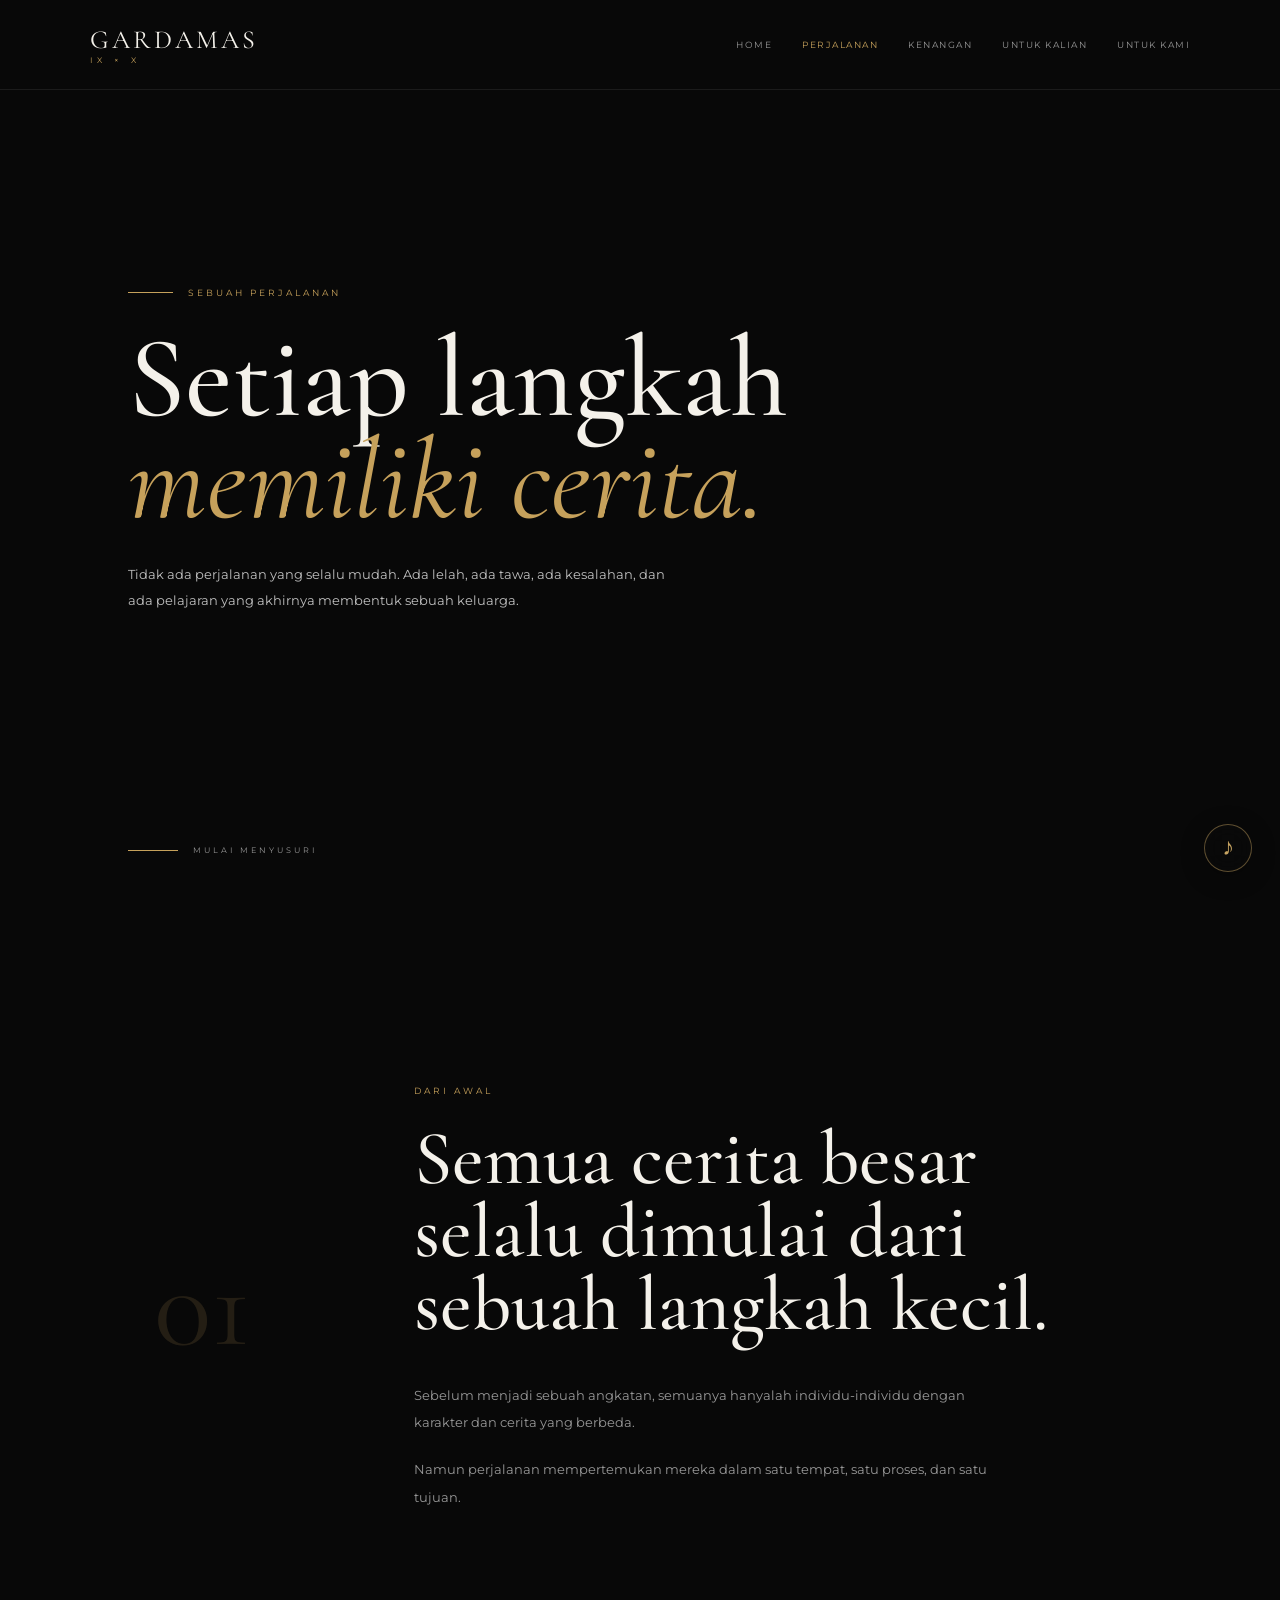
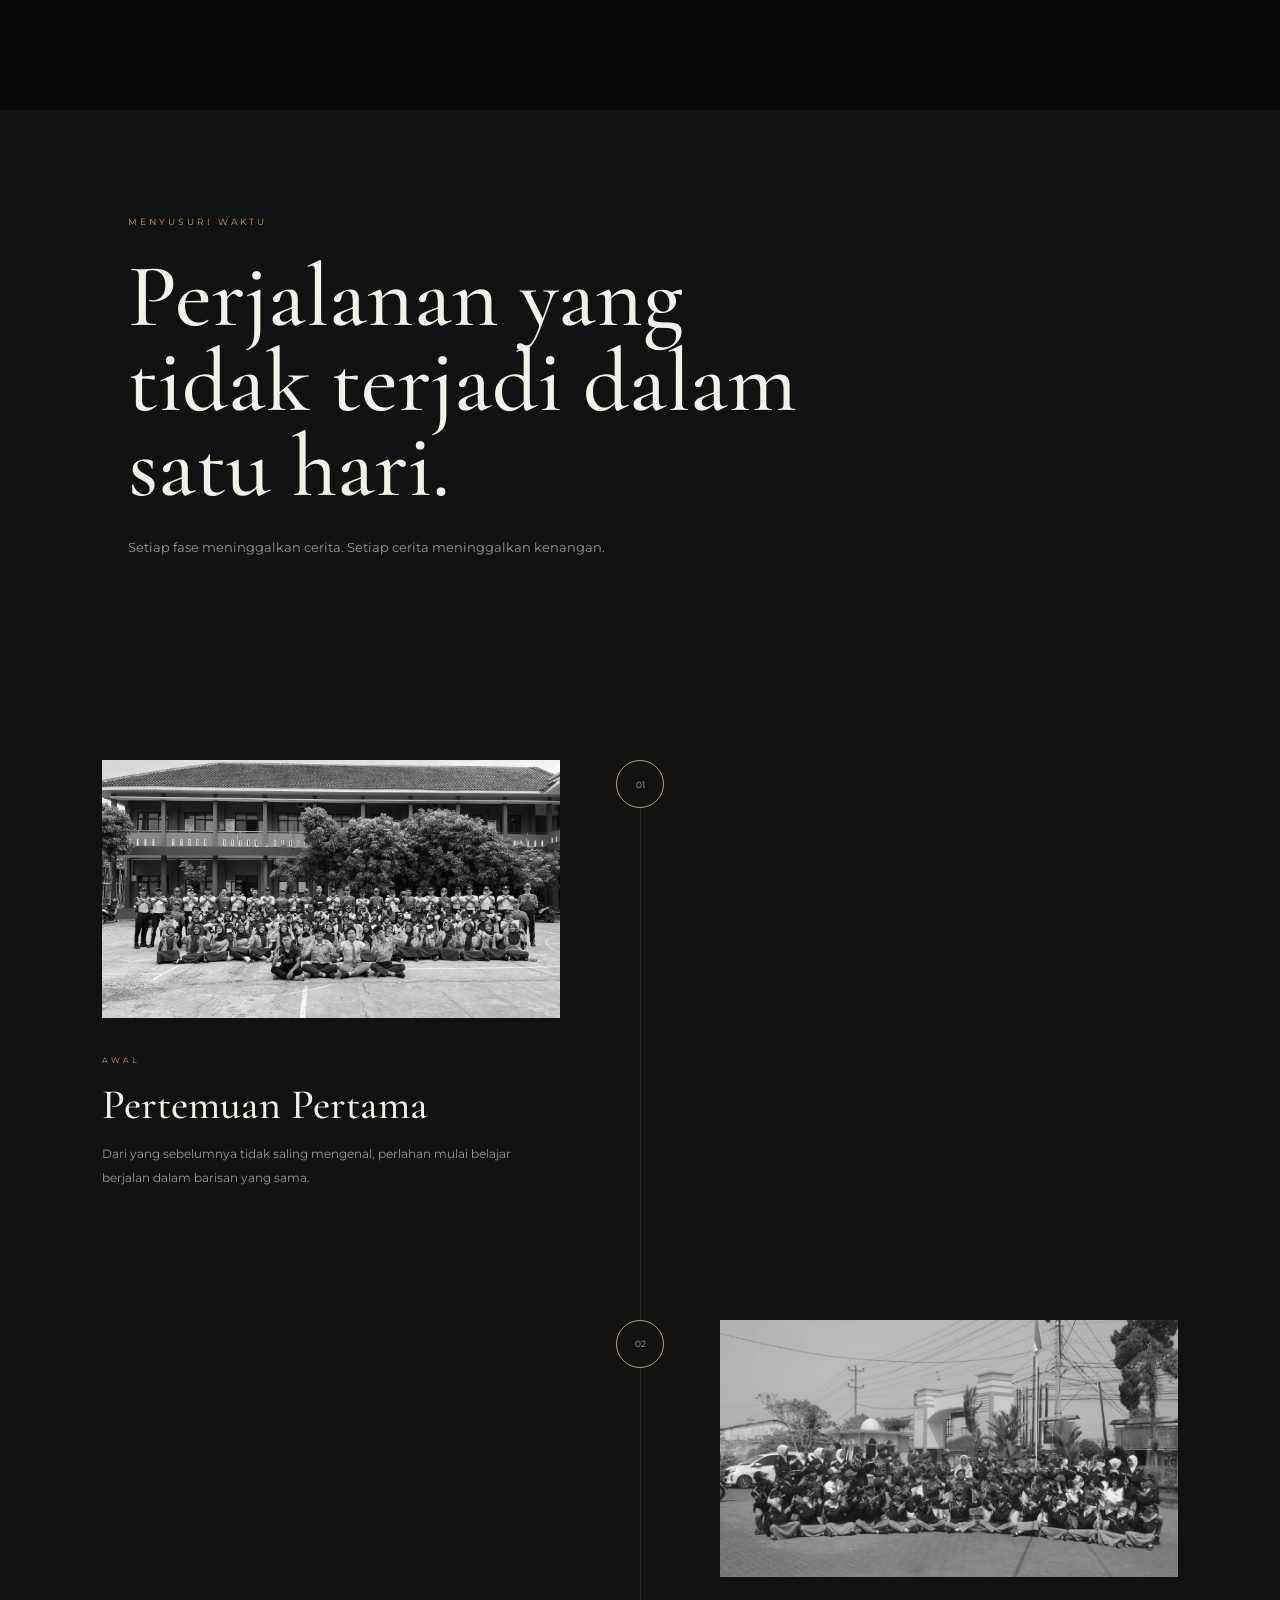
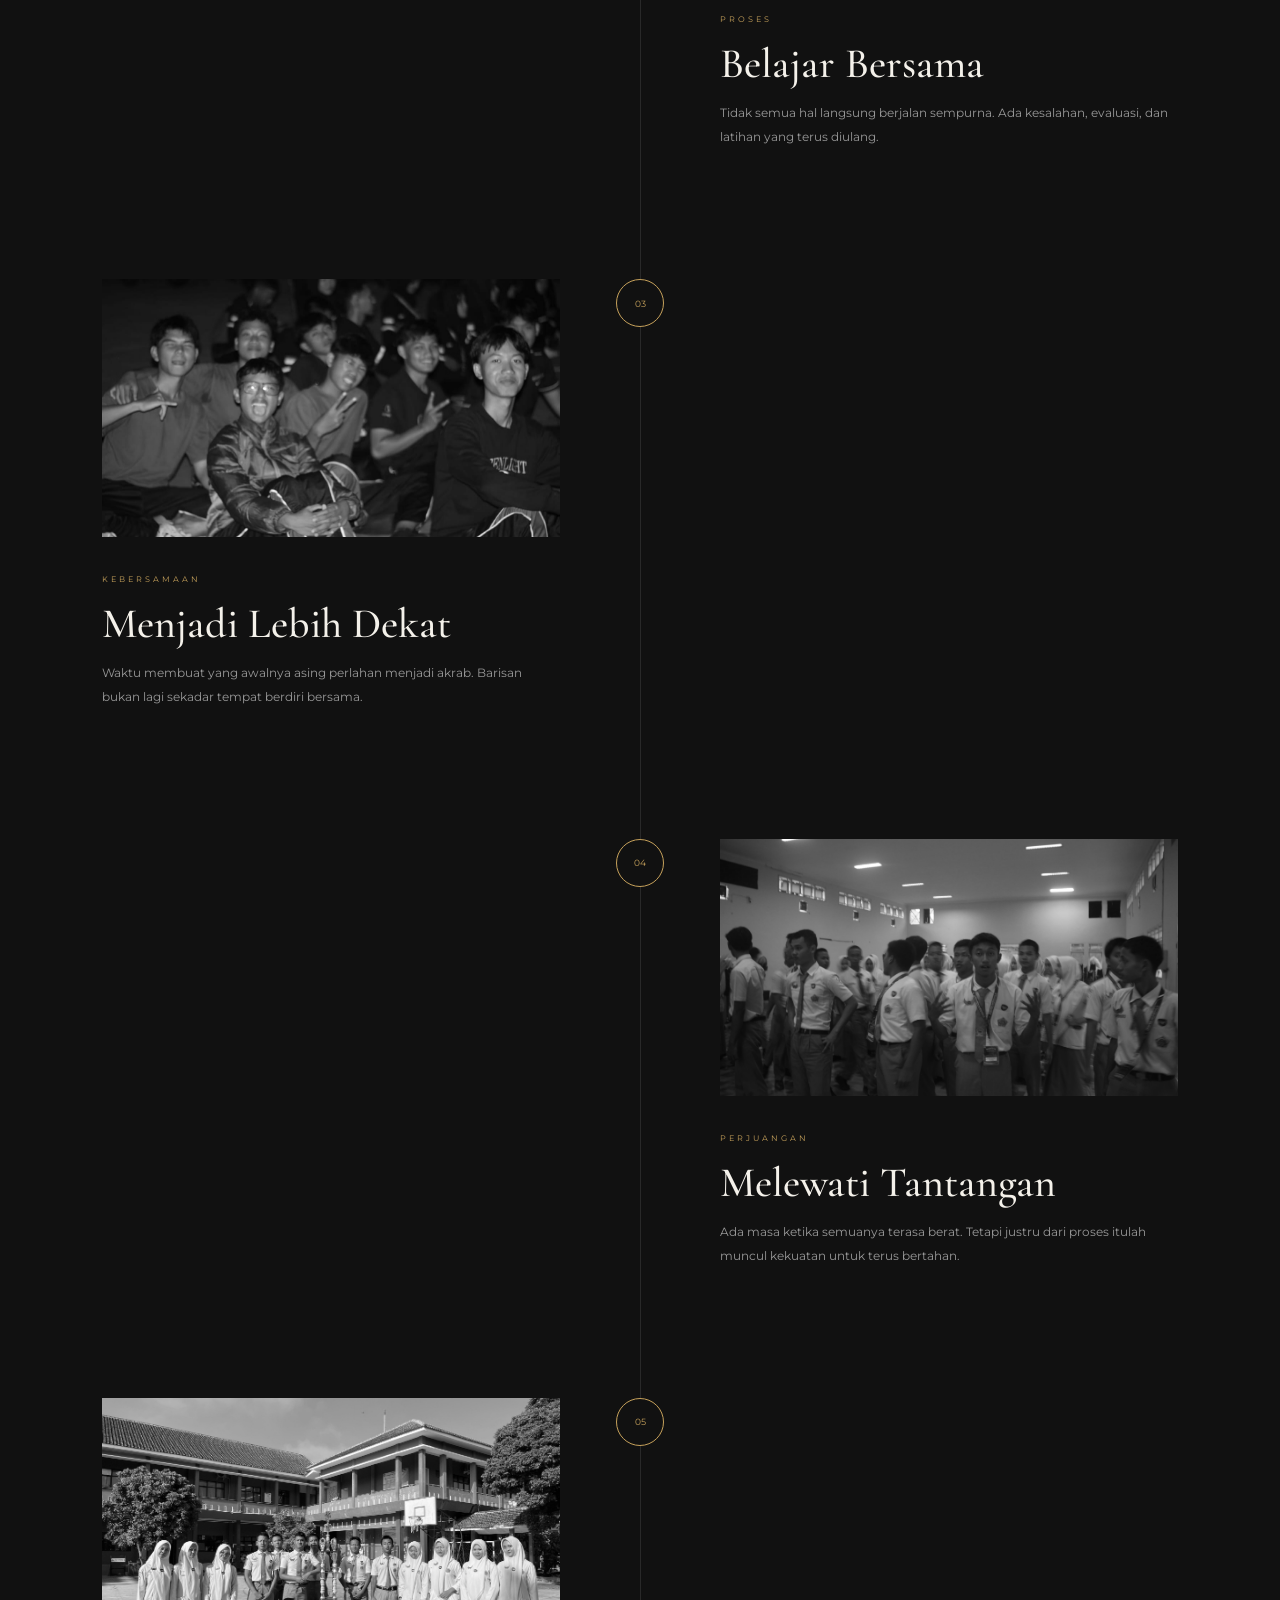
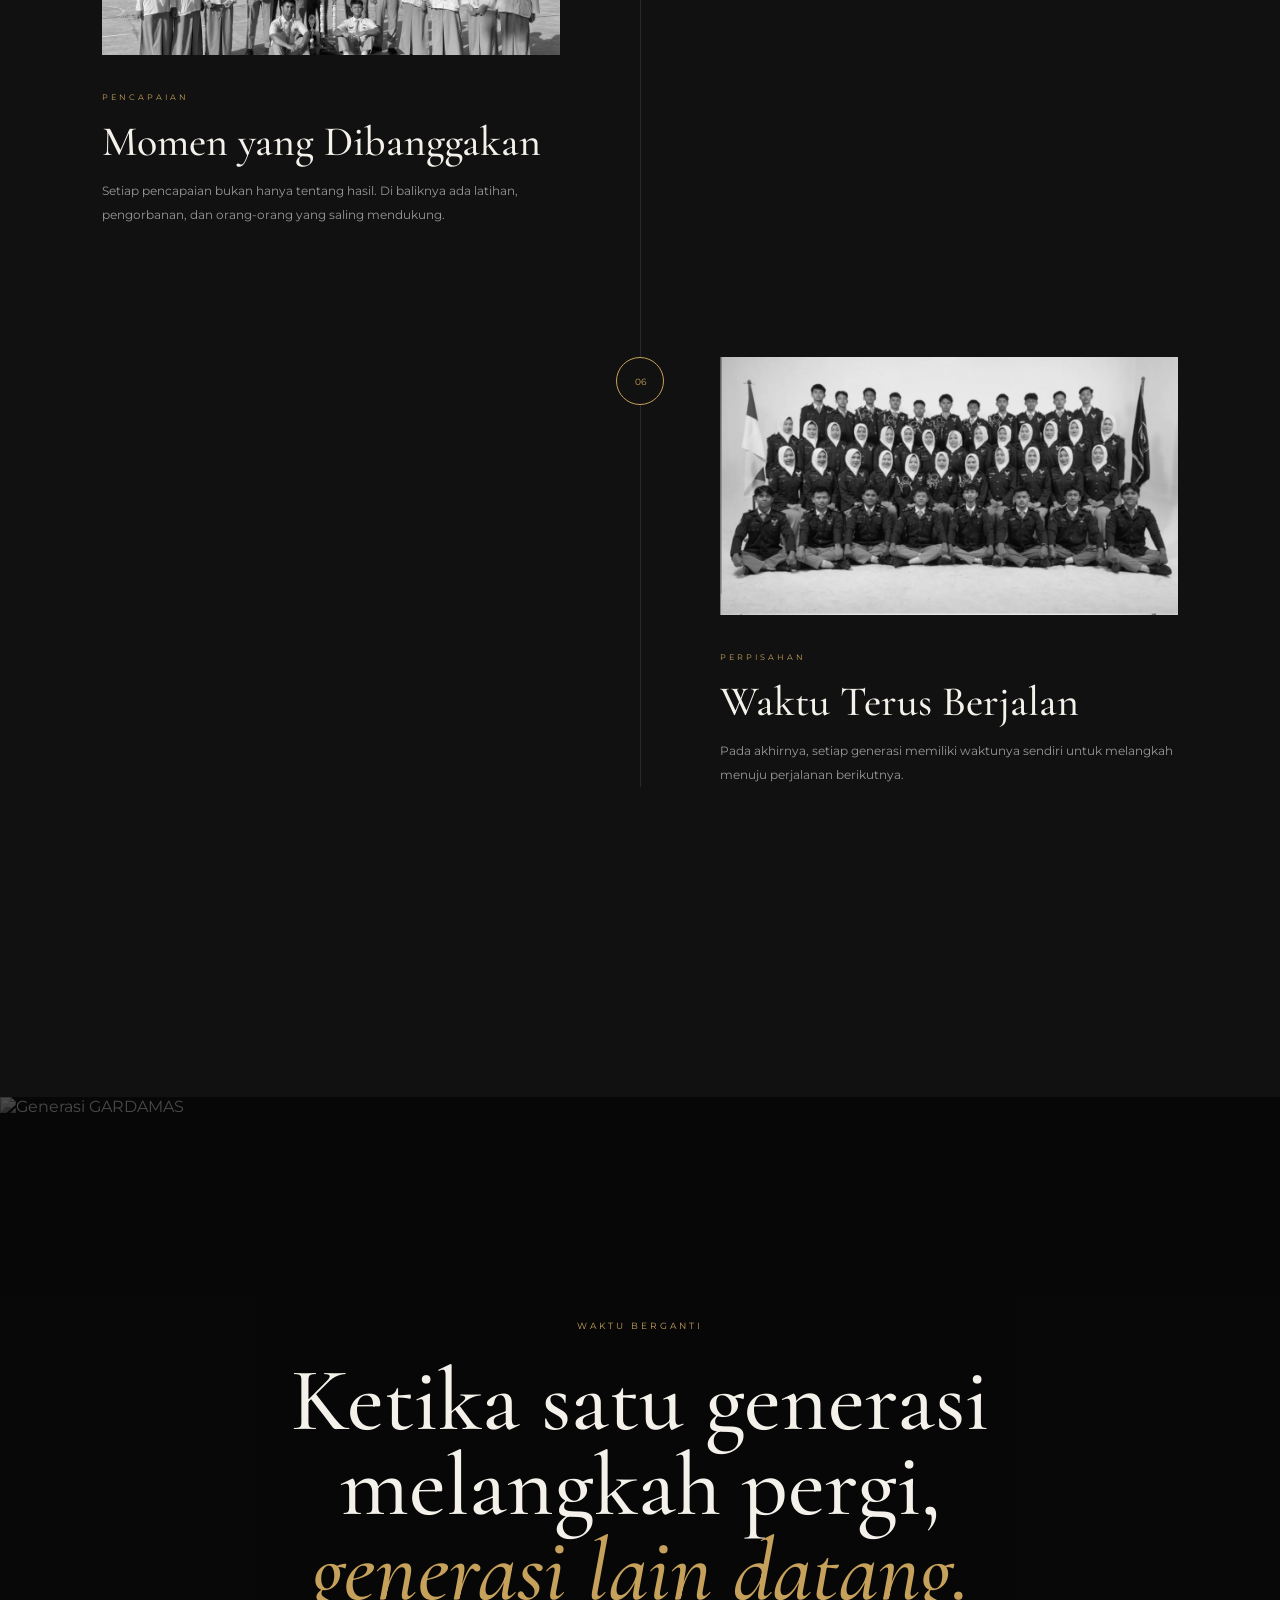
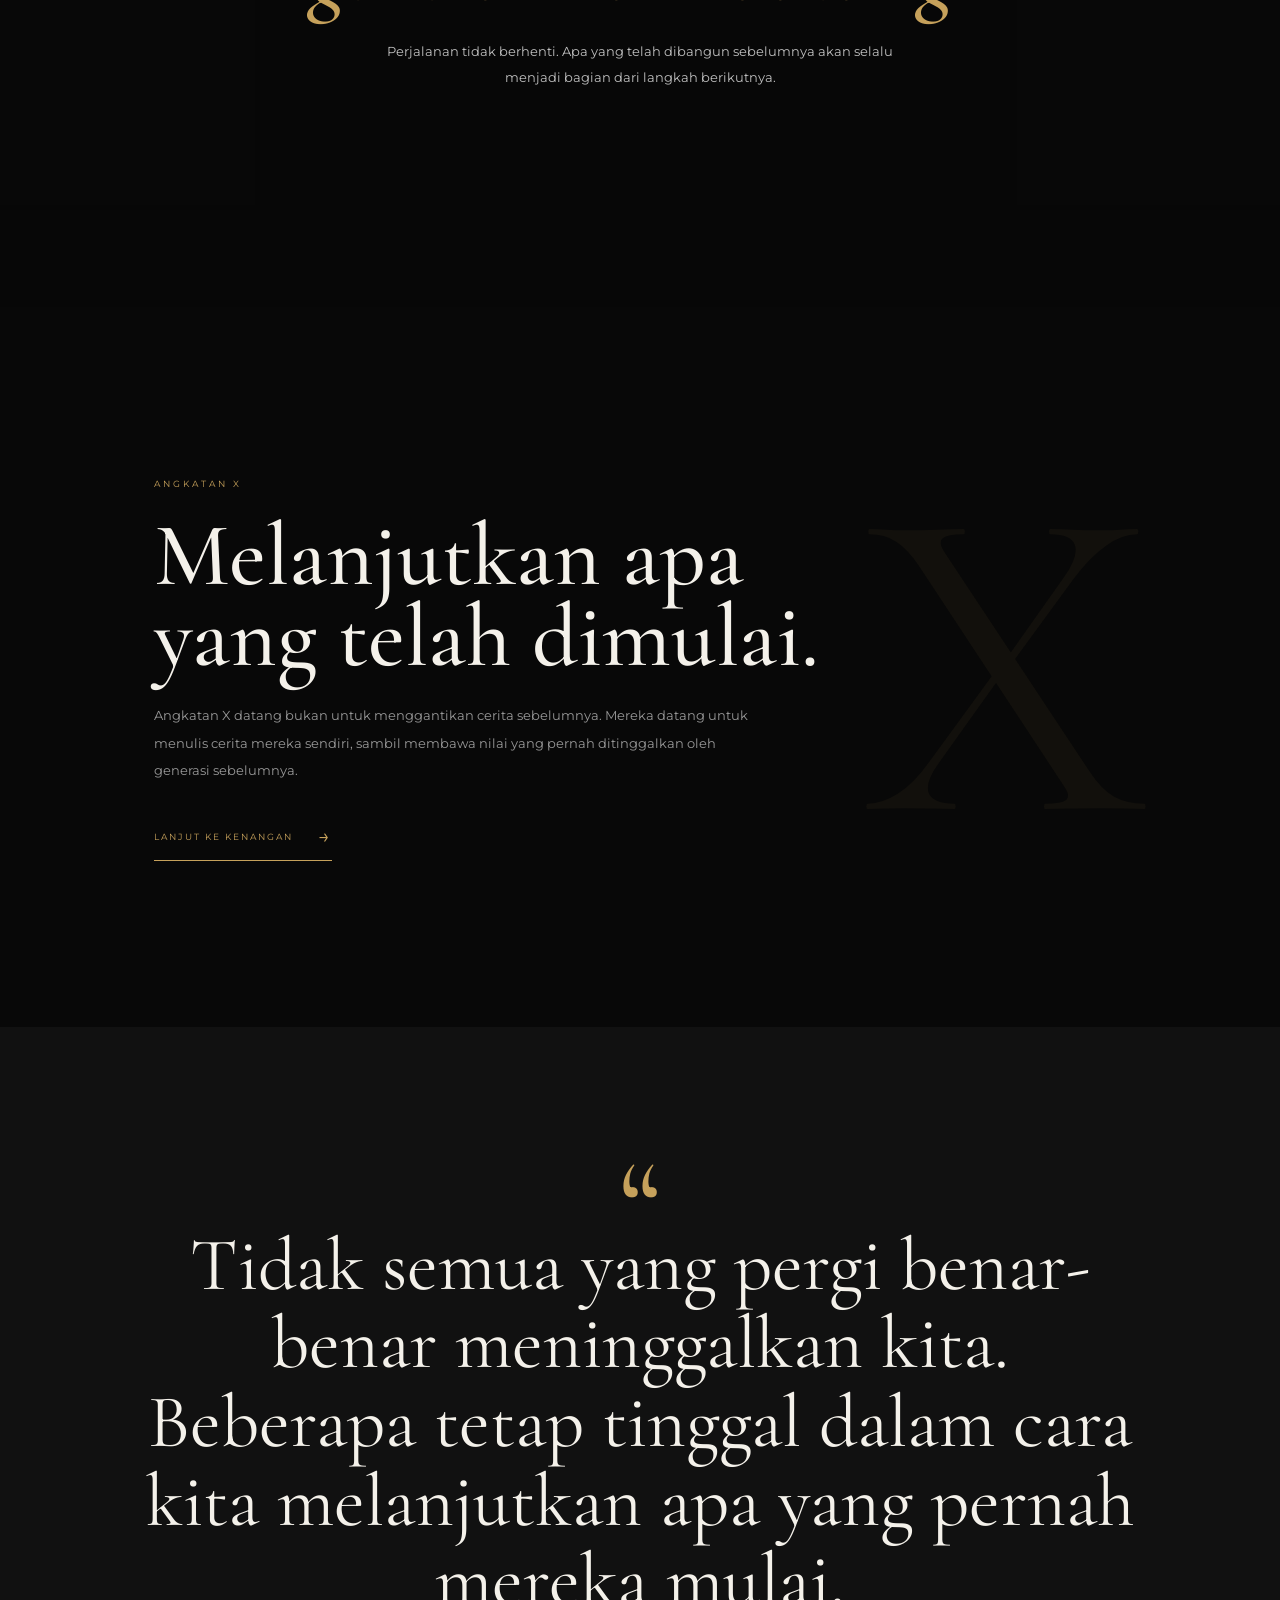
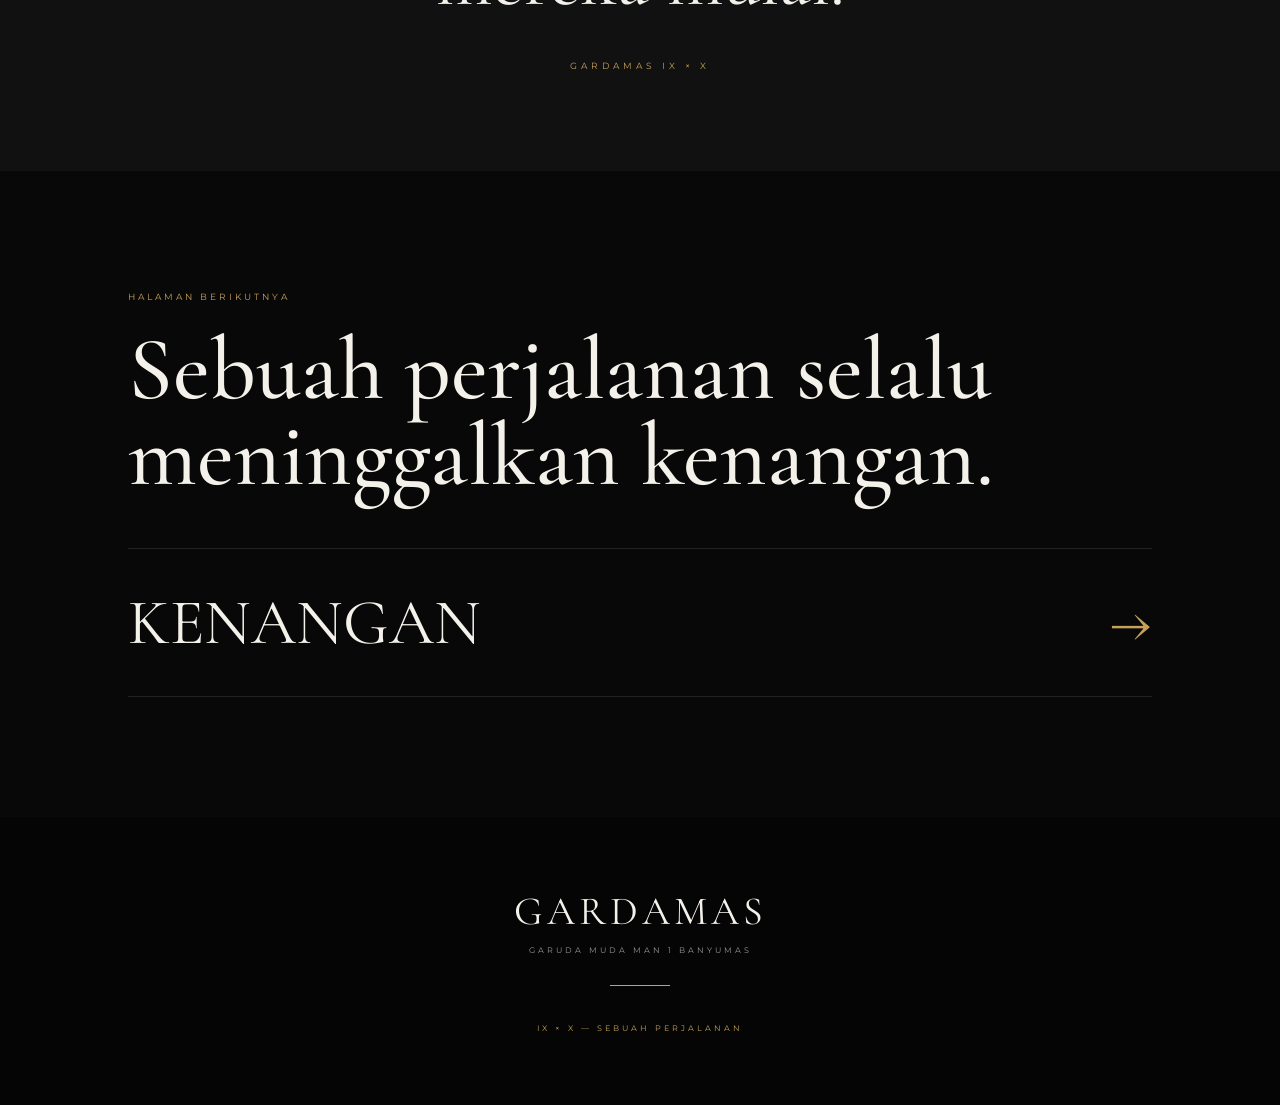
==== perjalanan.html @ 19b94be3 "Add files via upload" ====
<!DOCTYPE html>
<html lang="id">

<head>

    <meta charset="UTF-8">

    <meta name="viewport"
        content="width=device-width, initial-scale=1.0">

    <title>Perjalanan | GARDAMAS IX × X</title>

    <!-- CSS HALAMAN -->
    <link rel="stylesheet" href="perjalanan.css">

    <!-- CSS MUSIK GLOBAL -->
    <link rel="stylesheet" href="music.css">

    <!-- FONT -->
    <link rel="preconnect"
        href="https://fonts.googleapis.com">

    <link rel="preconnect"
        href="https://fonts.gstatic.com"
        crossorigin>

    <link href="https://fonts.googleapis.com/css2?family=Cormorant+Garamond:wght@400;500;600;700&family=Montserrat:wght@300;400;500;600&display=swap"
        rel="stylesheet">

</head>


<body>


    <!-- ================= NAVBAR ================= -->

    <header class="navbar"
        id="navbar">


        <a href="index.html"
            class="brand">

            <span>GARDAMAS</span>

            <small>IX × X</small>

        </a>


        <nav id="navMenu">

            <a href="index.html">
                HOME
            </a>

            <a href="perjalanan.html"
                class="active">
                PERJALANAN
            </a>

            <a href="kenangan.html">
                KENANGAN
            </a>

            <a href="untuk-kalian.html">
                UNTUK KALIAN
            </a>

            <a href="untuk-kami.html">
                UNTUK KAMI
            </a>

        </nav>


        <button class="menu-button"
            id="menuButton"
            aria-label="Menu">

            <span></span>
            <span></span>

        </button>


    </header>



    <!-- ================= HERO ================= -->

    <section class="journey-hero">


        <div class="journey-hero-bg"></div>

        <div class="journey-overlay"></div>


        <div class="journey-hero-content">


            <div class="hero-label">

                <span></span>

                SEBUAH PERJALANAN

            </div>


            <h1>

                Setiap langkah<br>

                <em>memiliki cerita.</em>

            </h1>


            <p>

                Tidak ada perjalanan yang selalu mudah.
                Ada lelah, ada tawa, ada kesalahan,
                dan ada pelajaran yang akhirnya
                membentuk sebuah keluarga.

            </p>


        </div>



        <div class="journey-scroll">

            <span></span>

            MULAI MENYUSURI

        </div>


    </section>



    <!-- ================= OPENING ================= -->

    <section class="opening-section">


        <div class="opening-number">

            01

        </div>


        <div class="opening-content reveal">


            <span class="section-label">

                DARI AWAL

            </span>


            <h2>

                Semua cerita besar
                selalu dimulai
                dari sebuah langkah kecil.

            </h2>


            <p>

                Sebelum menjadi sebuah angkatan,
                semuanya hanyalah individu-individu
                dengan karakter dan cerita yang berbeda.

            </p>


            <p>

                Namun perjalanan mempertemukan mereka
                dalam satu tempat, satu proses,
                dan satu tujuan.

            </p>


        </div>


    </section>



    <!-- ================= TIMELINE INTRO ================= -->

    <section class="timeline-intro">


        <span class="section-label">

            MENYUSURI WAKTU

        </span>


        <h2>

            Perjalanan yang<br>
            tidak terjadi dalam<br>
            satu hari.

        </h2>


        <p>

            Setiap fase meninggalkan cerita.
            Setiap cerita meninggalkan kenangan.

        </p>


    </section>



    <!-- ================= TIMELINE ================= -->

    <section class="timeline-section">


        <div class="timeline"
            id="timeline">



            <!-- STEP 1 -->

            <article class="timeline-item left">


                <div class="timeline-dot">

                    01

                </div>


                <div class="timeline-content">


                    <div class="timeline-image">

                        <img src="awalperjalanan.jpg"
                            alt="Awal Perjalanan ANGKATAN 9">

                    </div>


                    <div class="timeline-text">

                        <span>
                            AWAL
                        </span>


                        <h3>

                            Pertemuan Pertama

                        </h3>


                        <p>

                            Dari yang sebelumnya tidak saling
                            mengenal, perlahan mulai belajar
                            berjalan dalam barisan yang sama.

                        </p>

                    </div>


                </div>


            </article>



            <!-- STEP 2 -->

            <article class="timeline-item right">


                <div class="timeline-dot">

                    02

                </div>


                <div class="timeline-content">


                    <div class="timeline-image">

                        <img src="proses.jpg"
                            alt="Proses GARDAMAS">

                    </div>


                    <div class="timeline-text">

                        <span>
                            PROSES
                        </span>


                        <h3>

                            Belajar Bersama

                        </h3>


                        <p>

                            Tidak semua hal langsung berjalan
                            sempurna. Ada kesalahan, evaluasi,
                            dan latihan yang terus diulang.

                        </p>

                    </div>


                </div>


            </article>



            <!-- STEP 3 -->

            <article class="timeline-item left">


                <div class="timeline-dot">

                    03

                </div>


                <div class="timeline-content">


                    <div class="timeline-image">

                        <img src="kebersamaan.jpg"
                            alt="Kebersamaan GARDAMAS">

                    </div>


                    <div class="timeline-text">

                        <span>
                            KEBERSAMAAN
                        </span>


                        <h3>

                            Menjadi Lebih Dekat

                        </h3>


                        <p>

                            Waktu membuat yang awalnya asing
                            perlahan menjadi akrab.
                            Barisan bukan lagi sekadar tempat
                            berdiri bersama.

                        </p>

                    </div>


                </div>


            </article>



            <!-- STEP 4 -->

            <article class="timeline-item right">


                <div class="timeline-dot">

                    04

                </div>


                <div class="timeline-content">


                    <div class="timeline-image">

                        <img src="perjuangan.jpg"
                            alt="Perjuangan GARDAMAS">

                    </div>


                    <div class="timeline-text">

                        <span>
                            PERJUANGAN
                        </span>


                        <h3>

                            Melewati Tantangan

                        </h3>


                        <p>

                            Ada masa ketika semuanya terasa berat.
                            Tetapi justru dari proses itulah
                            muncul kekuatan untuk terus bertahan.

                        </p>

                    </div>


                </div>


            </article>



            <!-- STEP 5 -->

            <article class="timeline-item left">


                <div class="timeline-dot">

                    05

                </div>


                <div class="timeline-content">


                    <div class="timeline-image">

                        <img src="pencapaian.jpg"
                            alt="Pencapaian GARDAMAS">

                    </div>


                    <div class="timeline-text">

                        <span>
                            PENCAPAIAN
                        </span>


                        <h3>

                            Momen yang Dibanggakan

                        </h3>


                        <p>

                            Setiap pencapaian bukan hanya tentang
                            hasil. Di baliknya ada latihan,
                            pengorbanan, dan orang-orang yang
                            saling mendukung.

                        </p>

                    </div>


                </div>


            </article>



            <!-- STEP 6 -->

            <article class="timeline-item right">


                <div class="timeline-dot">

                    06

                </div>


                <div class="timeline-content">


                    <div class="timeline-image">

                        <img src="purna.jpg"
                            alt="Akhir Masa Angkatan IX">

                    </div>


                    <div class="timeline-text">

                        <span>
                            PERPISAHAN
                        </span>


                        <h3>

                            Waktu Terus Berjalan

                        </h3>


                        <p>

                            Pada akhirnya, setiap generasi
                            memiliki waktunya sendiri untuk
                            melangkah menuju perjalanan berikutnya.

                        </p>

                    </div>


                </div>


            </article>


        </div>


    </section>



    <!-- ================= TRANSITION ================= -->

    <section class="transition-section"
        id="transitionSection">


        <div class="transition-image">

            <img src="X.jpg"
                alt="Generasi GARDAMAS">

        </div>


        <div class="transition-overlay"></div>


        <div class="transition-content reveal">


            <span class="section-label">

                WAKTU BERGANTI

            </span>


            <h2>

                Ketika satu generasi<br>
                melangkah pergi,<br>

                <em>generasi lain datang.</em>

            </h2>


            <p>

                Perjalanan tidak berhenti.
                Apa yang telah dibangun sebelumnya
                akan selalu menjadi bagian dari
                langkah berikutnya.

            </p>


        </div>


    </section>



    <!-- ================= ANGKATAN X ================= -->

    <section class="next-generation">


        <div class="next-generation-content reveal">


            <span class="section-label">

                ANGKATAN X

            </span>


            <h2>

                Melanjutkan
                apa yang telah
                dimulai.

            </h2>


            <p>

                Angkatan X datang bukan untuk menggantikan
                cerita sebelumnya.

                Mereka datang untuk menulis cerita mereka
                sendiri, sambil membawa nilai yang pernah
                ditinggalkan oleh generasi sebelumnya.

            </p>


            <a href="kenangan.html"
                class="next-button">

                LANJUT KE KENANGAN

                <span>→</span>

            </a>


        </div>


        <div class="next-generation-number">

            X

        </div>


    </section>



    <!-- ================= QUOTE ================= -->

    <section class="journey-quote-section">


        <div class="quote-symbol">

            “

        </div>


        <blockquote class="reveal">

            Tidak semua yang pergi
            benar-benar meninggalkan kita.
            Beberapa tetap tinggal
            dalam cara kita melanjutkan
            apa yang pernah mereka mulai.

        </blockquote>


        <div class="quote-author">

            GARDAMAS IX × X

        </div>


    </section>



    <!-- ================= NEXT PAGE ================= -->

    <section class="journey-next">


        <span class="section-label">

            HALAMAN BERIKUTNYA

        </span>


        <h2>

            Sebuah perjalanan
            selalu meninggalkan
            kenangan.

        </h2>


        <a href="kenangan.html"
            class="large-link">

            KENANGAN

            <span>→</span>

        </a>


    </section>



    <!-- ================= FOOTER ================= -->

    <footer>


        <a href="index.html">

            GARDAMAS

        </a>


        <p>

            GARUDA MUDA MAN 1 BANYUMAS

        </p>


        <div class="footer-line"></div>


        <span>

            IX × X — SEBUAH PERJALANAN

        </span>


    </footer>



    <!-- ================= GLOBAL MUSIC ================= -->

    <audio id="bgMusic"
        loop
        preload="auto">

        <source
            src="musik.mp3"
            type="audio/mpeg">

    </audio>


    <button
        id="musicButton"
        class="music-button"
        aria-label="Putar musik">

        <span id="musicIcon">
            ♪
        </span>

    </button>


    <!-- JAVASCRIPT -->

    <script src="perjalanan.js"></script>

    <script src="music.js"></script>


</body>

</html>
---- perjalanan.css ----
/* ========================================
   ROOT
======================================== */

:root {

    --black: #080808;
    --dark: #111111;
    --dark-soft: #181818;

    --white: #f4f1ea;
    --gray: #989898;

    --gold: #c6a15b;
    --gold-light: #e0c98e;

    --line: rgba(255,255,255,0.1);

}


/* ========================================
   RESET
======================================== */

* {

    margin: 0;
    padding: 0;

    box-sizing: border-box;

}


html {

    scroll-behavior: smooth;

}


body {

    background: var(--black);

    color: var(--white);

    font-family: "Montserrat", sans-serif;

    overflow-x: hidden;

}


a {

    color: inherit;

    text-decoration: none;

}


/* ========================================
   NAVBAR
======================================== */

.navbar {

    position: absolute;

    top: 0;

    left: 0;

    width: 100%;

    height: 90px;

    padding: 0 7%;

    display: flex;

    justify-content: space-between;

    align-items: center;

    z-index: 100;

    border-bottom: 1px solid rgba(255,255,255,0.08);

    transition: 0.4s;

}


.navbar.scrolled {

    position: fixed;

    background: rgba(8,8,8,0.95);

    backdrop-filter: blur(15px);

}


.brand {

    display: flex;

    flex-direction: column;

}


.brand span {

    font-family: "Cormorant Garamond", serif;

    font-size: 26px;

    letter-spacing: 3px;

}


.brand small {

    color: var(--gold);

    font-size: 8px;

    letter-spacing: 5px;

}


.navbar nav {

    display: flex;

    gap: 30px;

}


.navbar nav a {

    color: var(--gray);

    font-size: 9px;

    letter-spacing: 1.5px;

    transition: 0.3s;

}


.navbar nav a:hover,

.navbar nav a.active {

    color: var(--gold);

}


.menu-button {

    display: none;

}


/* ========================================
   HERO
======================================== */

.journey-hero {

    position: relative;

    min-height: 100vh;

    display: flex;

    align-items: center;

    padding: 150px 10%;

    overflow: hidden;

}


.journey-hero-bg {

    position: absolute;

    inset: -5%;

    background:

        url("../images/foto5.jpg");

    background-size: cover;

    background-position: center;

    filter: grayscale(80%);

    transform: scale(1.05);

}


.journey-overlay {

    position: absolute;

    inset: 0;

    background:

        linear-gradient(
            90deg,
            rgba(8,8,8,0.96),
            rgba(8,8,8,0.65),
            rgba(8,8,8,0.2)
        ),

        linear-gradient(
            0deg,
            rgba(8,8,8,1),
            transparent 50%
        );

}


.journey-hero-content {

    position: relative;

    z-index: 2;

    max-width: 850px;

}


.hero-label {

    display: flex;

    align-items: center;

    gap: 15px;

    color: var(--gold);

    font-size: 9px;

    letter-spacing: 3px;

}


.hero-label span {

    width: 45px;

    height: 1px;

    background: var(--gold);

}


.journey-hero h1 {

    font-family: "Cormorant Garamond", serif;

    font-size: clamp(65px, 9vw, 125px);

    line-height: 0.88;

    font-weight: 500;

    margin: 30px 0;

}


.journey-hero h1 em {

    color: var(--gold);

    font-weight: 400;

}


.journey-hero p {

    max-width: 550px;

    color: #c0c0c0;

    font-size: 13px;

    line-height: 2;

}


.journey-scroll {

    position: absolute;

    bottom: 45px;

    left: 10%;

    z-index: 2;

    display: flex;

    align-items: center;

    gap: 15px;

    color: var(--gray);

    font-size: 8px;

    letter-spacing: 3px;

}


.journey-scroll span {

    width: 50px;

    height: 1px;

    background: var(--gold);

}


/* ========================================
   OPENING
======================================== */

.opening-section {

    min-height: 90vh;

    padding: 150px 12%;

    display: grid;

    grid-template-columns: 180px 1fr;

    gap: 80px;

    align-items: center;

}


.opening-number {

    font-family: "Cormorant Garamond", serif;

    font-size: 120px;

    color: rgba(198,161,91,0.15);

}


.opening-content {

    max-width: 800px;

}


.section-label {

    color: var(--gold);

    font-size: 9px;

    letter-spacing: 3px;

}


.opening-content h2 {

    font-family: "Cormorant Garamond", serif;

    font-size: clamp(50px, 6vw, 85px);

    line-height: 0.95;

    font-weight: 500;

    margin: 25px 0 40px;

}


.opening-content p {

    max-width: 600px;

    color: var(--gray);

    font-size: 13px;

    line-height: 2.1;

    margin-bottom: 20px;

}


/* ========================================
   TIMELINE INTRO
======================================== */

.timeline-intro {

    padding: 100px 10%;

    background: var(--dark);

}


.timeline-intro h2 {

    font-family: "Cormorant Garamond", serif;

    font-size: clamp(50px, 7vw, 90px);

    line-height: 0.95;

    font-weight: 500;

    margin: 25px 0;

}


.timeline-intro p {

    color: var(--gray);

    font-size: 13px;

    line-height: 2;

}


/* ========================================
   TIMELINE
======================================== */

.timeline-section {

    padding: 100px 8% 180px;

    background: var(--dark);

}


.timeline {

    position: relative;

    max-width: 1200px;

    margin: auto;

}


.timeline::before {

    content: "";

    position: absolute;

    top: 0;

    bottom: 0;

    left: 50%;

    width: 1px;

    background: var(--line);

}


.timeline-progress {

    position: absolute;

    top: 0;

    left: 50%;

    width: 1px;

    background: var(--gold);

    transform: translateX(-50%);

    z-index: 2;

}


.timeline-item {

    position: relative;

    width: 50%;

    margin-bottom: 130px;

}


.timeline-item.left {

    padding-right: 80px;

}


.timeline-item.right {

    margin-left: 50%;

    padding-left: 80px;

}


.timeline-dot {

    position: absolute;

    top: 0;

    width: 48px;

    height: 48px;

    display: flex;

    justify-content: center;

    align-items: center;

    border: 1px solid var(--gold);

    border-radius: 50%;

    background: var(--dark);

    color: var(--gold);

    font-size: 9px;

    z-index: 5;

}


.timeline-item.left .timeline-dot {

    right: -24px;

}


.timeline-item.right .timeline-dot {

    left: -24px;

}


.timeline-content {

    transition: 0.6s;

}


.timeline-image {

    width: 100%;

    aspect-ratio: 16 / 9;

    overflow: hidden;

    background: #222;

}


.timeline-image img {

    width: 100%;

    height: 100%;

    object-fit: cover;

    filter: grayscale(100%);

    transition: 0.8s;

}


.timeline-item:hover img {

    filter: grayscale(30%);

    transform: scale(1.06);

}


.timeline-text {

    padding-top: 30px;

}


.timeline-text span {

    color: var(--gold);

    font-size: 8px;

    letter-spacing: 3px;

}


.timeline-text h3 {

    font-family: "Cormorant Garamond", serif;

    font-size: 42px;

    font-weight: 500;

    margin: 12px 0;

}


.timeline-text p {

    color: var(--gray);

    font-size: 12px;

    line-height: 2;

}


/* ANIMATION TIMELINE */

.timeline-item {

    opacity: 0;

    transform: translateY(70px);

    transition:

        opacity 0.8s ease,

        transform 0.8s ease;

}


.timeline-item.show {

    opacity: 1;

    transform: translateY(0);

}


/* ========================================
   TRANSITION
======================================== */

.transition-section {

    position: relative;

    min-height: 90vh;

    overflow: hidden;

    display: flex;

    align-items: center;

    justify-content: center;

}


.transition-image {

    position: absolute;

    inset: 0;

}


.transition-image img {

    width: 100%;

    height: 100%;

    object-fit: cover;

    filter: grayscale(100%);

    transform: scale(1.05);

    transition: 2s ease;

}


.transition-section.active .transition-image img {

    transform: scale(1);

}


.transition-overlay {

    position: absolute;

    inset: 0;

    background:

        rgba(8,8,8,0.72);

}


.transition-content {

    position: relative;

    z-index: 2;

    text-align: center;

    max-width: 1000px;

    padding: 50px;

}


.transition-content h2 {

    font-family: "Cormorant Garamond", serif;

    font-size: clamp(50px, 7vw, 95px);

    line-height: 0.95;

    font-weight: 500;

    margin: 25px 0;

}


.transition-content h2 em {

    color: var(--gold);

}


.transition-content p {

    color: #c0c0c0;

    font-size: 13px;

    line-height: 2;

    max-width: 550px;

    margin: auto;

}


/* ========================================
   NEXT GENERATION
======================================== */

.next-generation {

    position: relative;

    min-height: 80vh;

    padding: 150px 12%;

    display: flex;

    align-items: center;

    overflow: hidden;

}


.next-generation-content {

    position: relative;

    z-index: 2;

    max-width: 700px;

}


.next-generation-content h2 {

    font-family: "Cormorant Garamond", serif;

    font-size: clamp(55px, 7vw, 95px);

    line-height: 0.9;

    font-weight: 500;

    margin: 25px 0;

}


.next-generation-content p {

    color: var(--gray);

    font-size: 13px;

    line-height: 2.1;

    max-width: 600px;

}


.next-button {

    display: inline-flex;

    align-items: center;

    gap: 25px;

    margin-top: 40px;

    padding-bottom: 12px;

    border-bottom: 1px solid var(--gold);

    color: var(--gold);

    font-size: 9px;

    letter-spacing: 2px;

}


.next-button span {

    font-size: 20px;

}


.next-generation-number {

    position: absolute;

    right: 10%;

    font-family: "Cormorant Garamond", serif;

    font-size: clamp(250px, 35vw, 600px);

    color: rgba(198,161,91,0.05);

    pointer-events: none;

}


/* ========================================
   QUOTE
======================================== */

.journey-quote-section {

    min-height: 80vh;

    padding: 100px 10%;

    display: flex;

    flex-direction: column;

    justify-content: center;

    align-items: center;

    text-align: center;

    background: var(--dark);

}


.quote-symbol {

    color: var(--gold);

    font-family: "Cormorant Garamond", serif;

    font-size: 130px;

    height: 100px;

}


.journey-quote-section blockquote {

    max-width: 1000px;

    font-family: "Cormorant Garamond", serif;

    font-size: clamp(40px, 6vw, 75px);

    line-height: 1.05;

}


.quote-author {

    margin-top: 40px;

    color: var(--gold);

    font-size: 9px;

    letter-spacing: 4px;

}


/* ========================================
   NEXT PAGE
======================================== */

.journey-next {

    min-height: 70vh;

    padding: 120px 10%;

    display: flex;

    flex-direction: column;

    justify-content: center;

}


.journey-next h2 {

    font-family: "Cormorant Garamond", serif;

    font-size: clamp(50px, 7vw, 90px);

    line-height: 0.95;

    font-weight: 500;

    margin: 25px 0 50px;

}


.large-link {

    display: flex;

    justify-content: space-between;

    align-items: center;

    border-top: 1px solid var(--line);

    border-bottom: 1px solid var(--line);

    padding: 35px 0;

    font-family: "Cormorant Garamond", serif;

    font-size: clamp(35px, 5vw, 65px);

    transition: 0.4s;

}


.large-link span {

    color: var(--gold);

}


.large-link:hover {

    padding-left: 20px;

    color: var(--gold);

}


/* ========================================
   FOOTER
======================================== */

footer {

    padding: 70px 8%;

    text-align: center;

    background: #050505;

}


footer a {

    font-family: "Cormorant Garamond", serif;

    font-size: 40px;

    letter-spacing: 4px;

}


footer p {

    color: var(--gray);

    font-size: 8px;

    letter-spacing: 3px;

    margin-top: 10px;

}


.footer-line {

    width: 60px;

    height: 1px;

    background: var(--gold);

    margin: 30px auto;

}


footer span {

    color: var(--gold);

    font-size: 8px;

    letter-spacing: 3px;

}


/* ========================================
   REVEAL
======================================== */

.reveal {

    opacity: 0;

    transform: translateY(50px);

    transition:

        opacity 1s ease,

        transform 1s cubic-bezier(.16,1,.3,1);

}


.reveal.active {

    opacity: 1;

    transform: translateY(0);

}


/* ========================================
   MOBILE
======================================== */

@media (max-width: 900px) {


    .navbar {

        padding: 0 7%;

    }


    .navbar nav {

        position: fixed;

        top: 90px;

        left: 0;

        width: 100%;

        height: calc(100vh - 90px);

        background: var(--black);

        flex-direction: column;

        justify-content: center;

        align-items: center;

        gap: 35px;

        transform: translateX(100%);

        transition: 0.5s;

    }


    .navbar nav.show {

        transform: translateX(0);

    }


    .navbar nav a {

        font-size: 12px;

    }


    .menu-button {

        display: block;

        background: none;

        border: none;

    }


    .menu-button span {

        display: block;

        width: 25px;

        height: 1px;

        background: white;

        margin: 6px;

    }


    .opening-section {

        grid-template-columns: 1fr;

        padding: 110px 8%;

        gap: 10px;

    }


    .opening-number {

        font-size: 70px;

    }


    .timeline::before {

        left: 24px;

    }


    .timeline-item {

        width: 100%;

        padding-left: 80px !important;

        padding-right: 0 !important;

        margin-left: 0 !important;

    }


    .timeline-dot {

        left: 0 !important;

    }


    .timeline-progress {

        left: 24px;

    }


    .next-generation {

        padding: 110px 8%;

    }


    .next-generation-number {

        right: -30px;

    }

}


@media (max-width: 600px) {


    .journey-hero {

        padding: 140px 7%;

    }


    .journey-hero h1 {

        font-size: 58px;

    }


    .journey-scroll {

        left: 7%;

    }


    .timeline-section {

        padding-left: 7%;

        padding-right: 7%;

    }


    .timeline-item {

        padding-left: 60px !important;

        margin-bottom: 80px;

    }


    .timeline-text h3 {

        font-size: 34px;

    }


    .transition-content {

        padding: 30px;

    }


    .next-generation-content h2 {

        font-size: 58px;

    }


    .journey-next {

        padding: 100px 7%;

    }

}
---- music.css ----
/* =========================================
   GARDAMAS GLOBAL MUSIC BUTTON
========================================= */

.music-button {

    position: fixed;

    right: 28px;
    bottom: 28px;

    width: 48px;
    height: 48px;

    display: flex;

    align-items: center;
    justify-content: center;

    border-radius: 50%;

    border: 1px solid rgba(199, 164, 98, 0.45);

    background: rgba(10, 10, 10, 0.75);

    backdrop-filter: blur(12px);

    -webkit-backdrop-filter: blur(12px);

    color: #c7a462;

    cursor: pointer;

    z-index: 9999;

    transition:
        transform 0.3s ease,
        background 0.3s ease,
        border 0.3s ease;

    box-shadow:
        0 5px 25px rgba(0, 0, 0, 0.3);

}


/* HOVER */

.music-button:hover {

    transform: scale(1.1);

    background: rgba(199, 164, 98, 0.12);

    border-color: #c7a462;

}


/* ICON */

.music-button span {

    font-family: "Cormorant Garamond", serif;

    font-size: 24px;

    line-height: 1;

}


/* PLAYING STATE */

.music-button.playing {

    border-color: #c7a462;

}


/* RING ANIMATION */

.music-button.playing::before {

    content: "";

    position: absolute;

    width: 100%;
    height: 100%;

    border-radius: 50%;

    border: 1px solid rgba(199, 164, 98, 0.4);

    animation: musicRing 2s infinite;

}


/* ANIMATION */

@keyframes musicRing {

    0% {

        transform: scale(1);

        opacity: 0.8;

    }

    70% {

        transform: scale(1.7);

        opacity: 0;

    }

    100% {

        opacity: 0;

    }

}


/* MOBILE */

@media (max-width: 600px) {

    .music-button {

        right: 18px;
        bottom: 18px;

        width: 44px;
        height: 44px;

    }

}
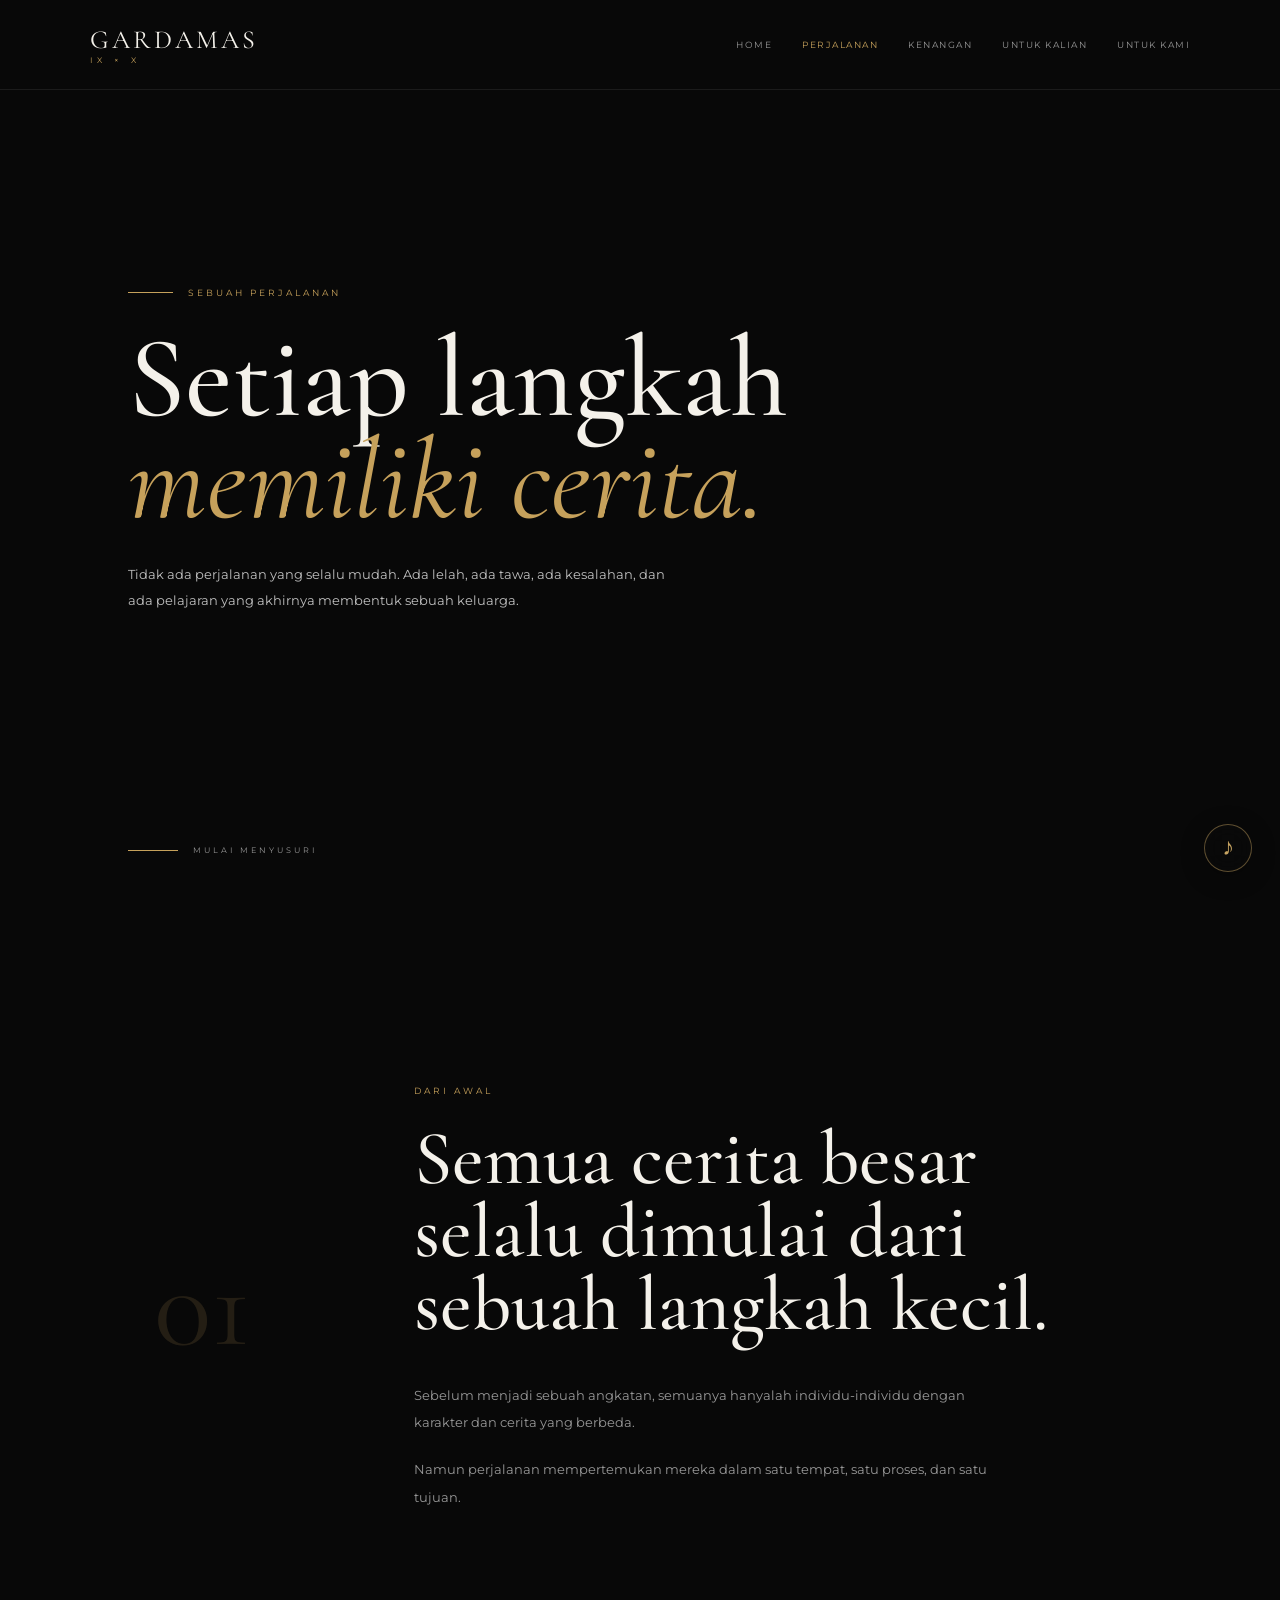
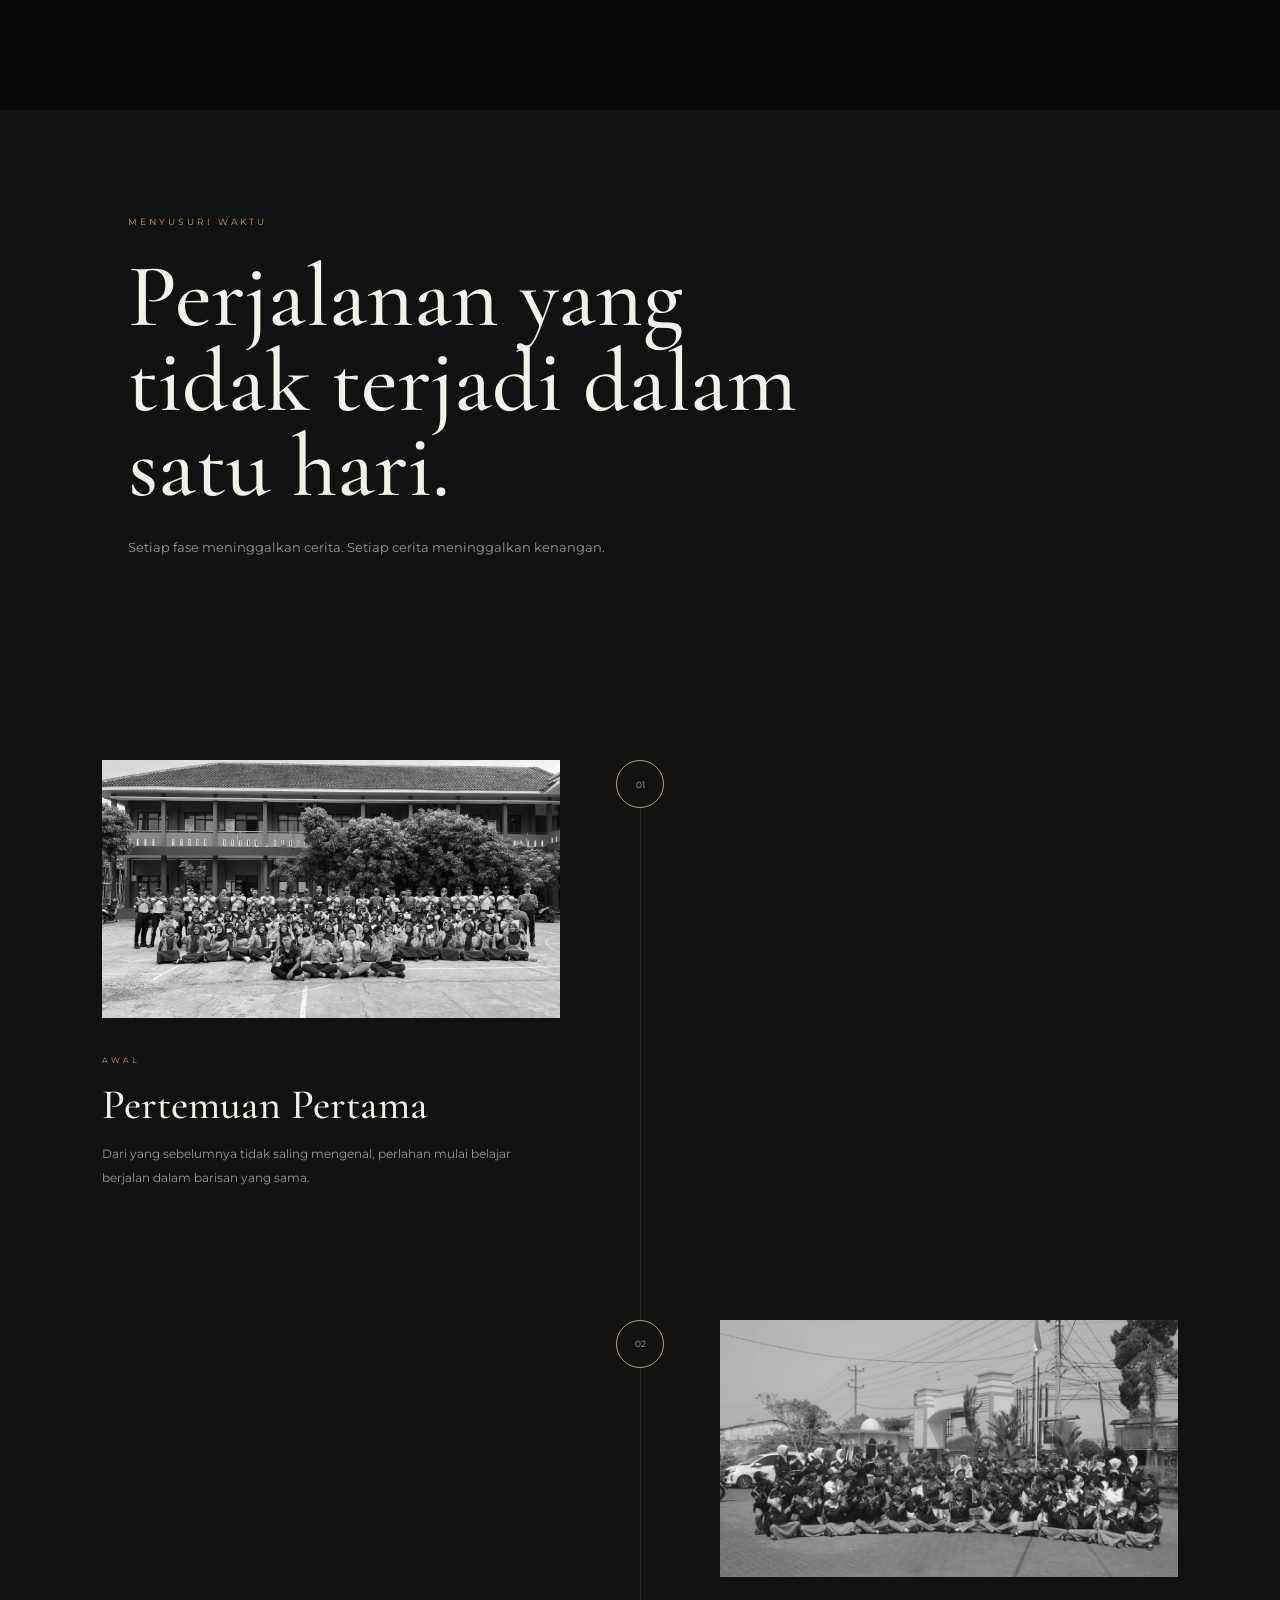
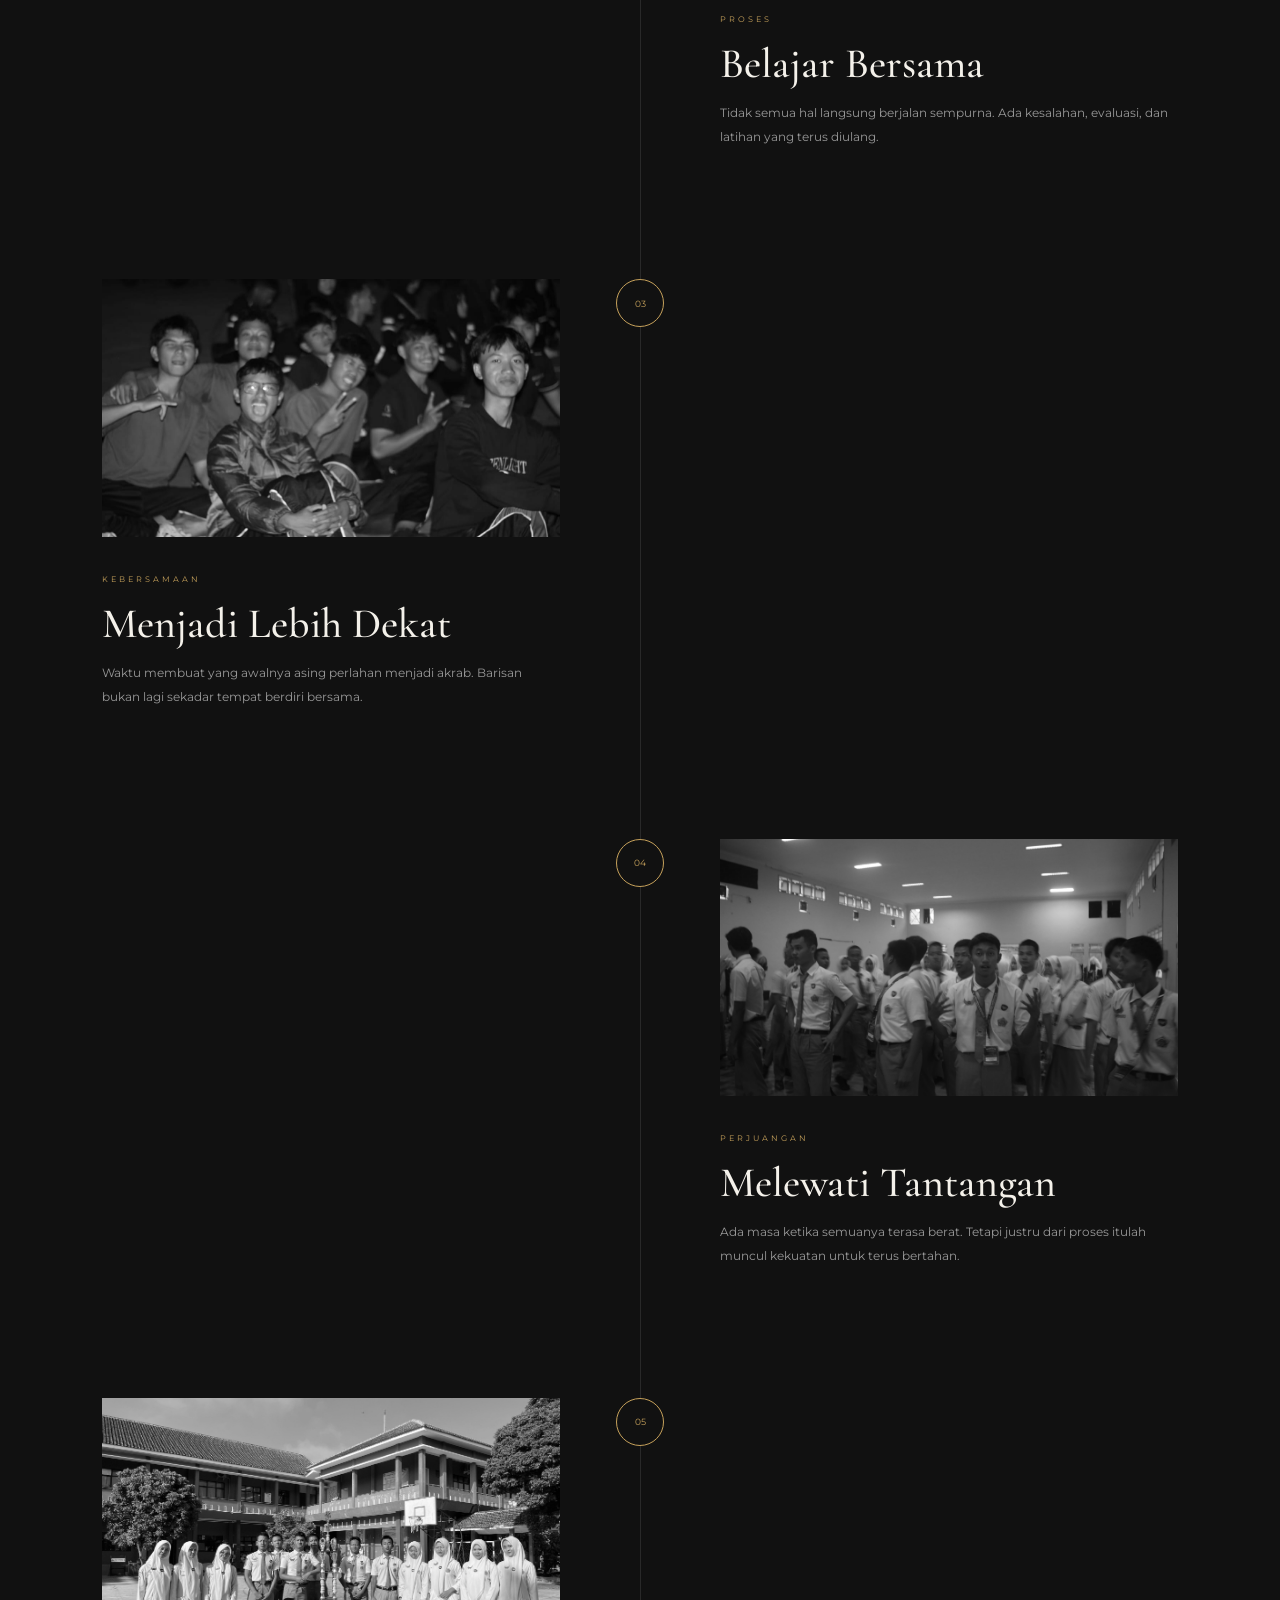
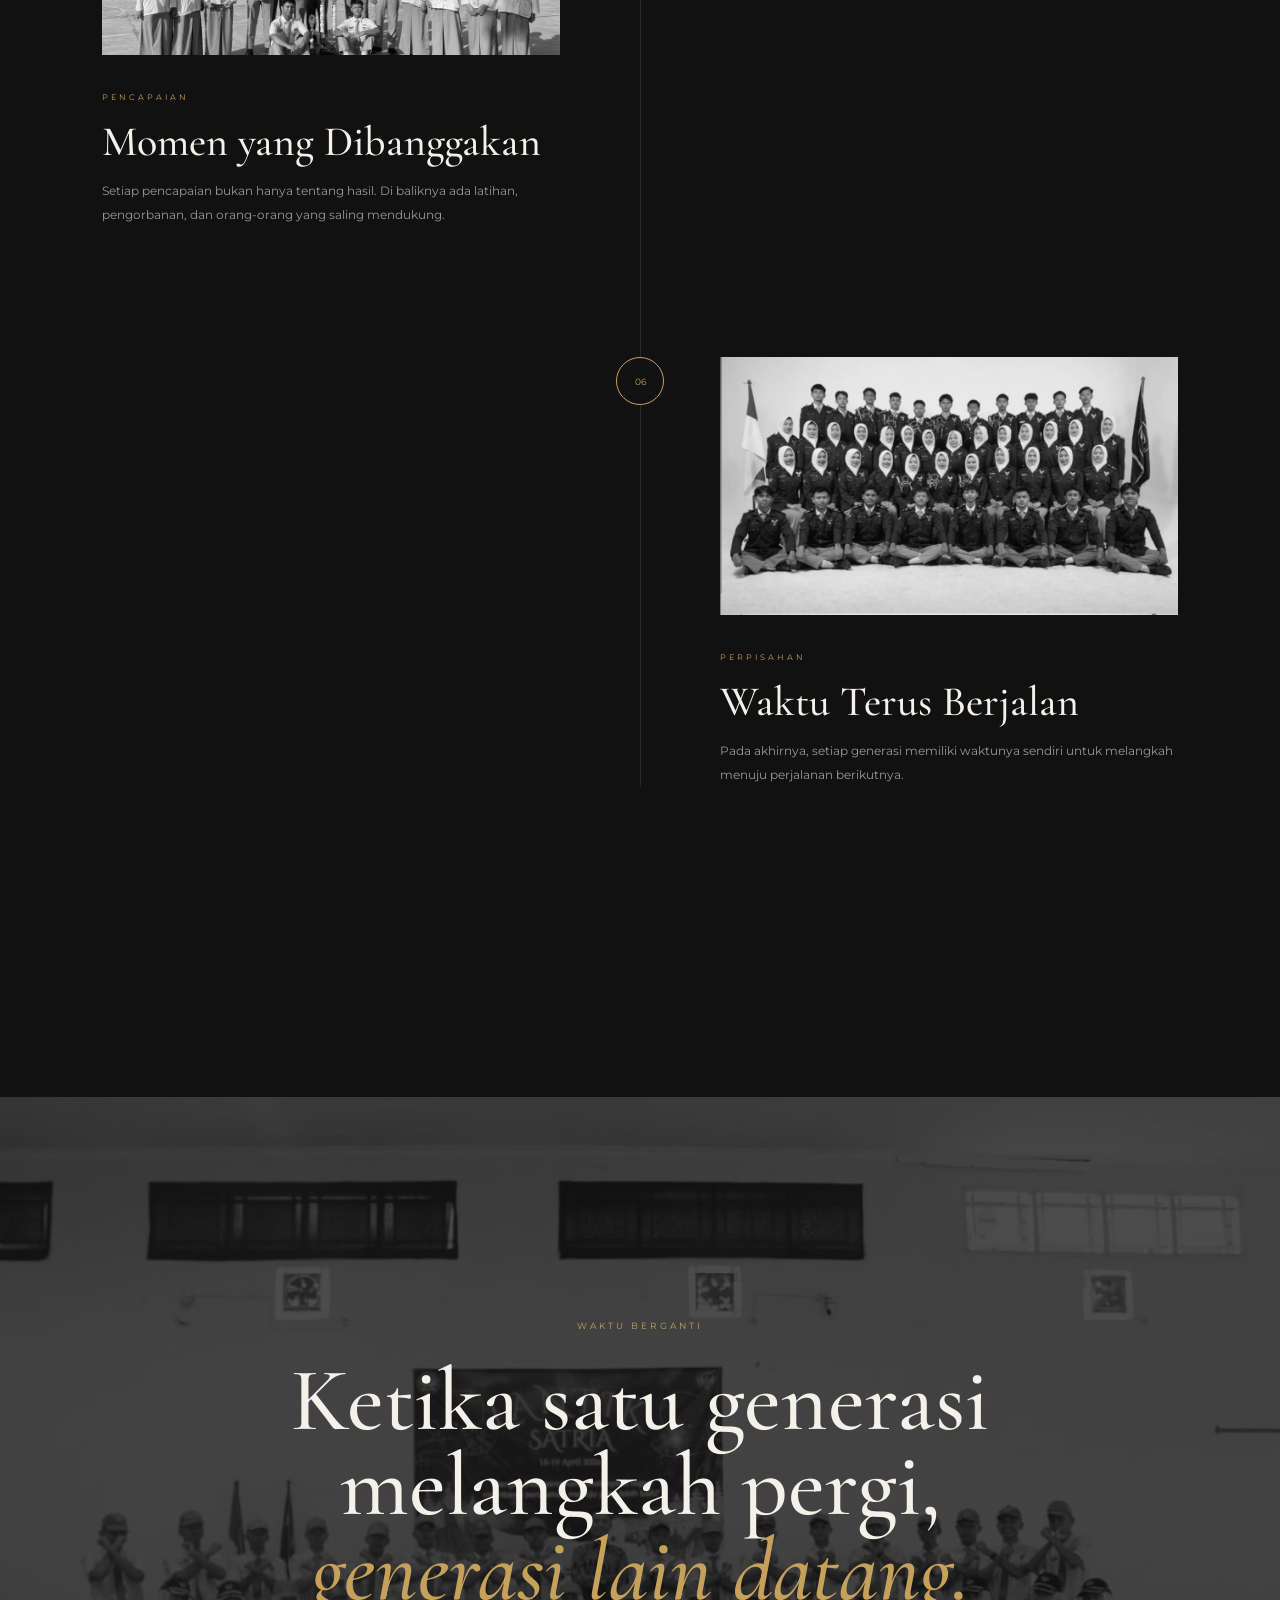
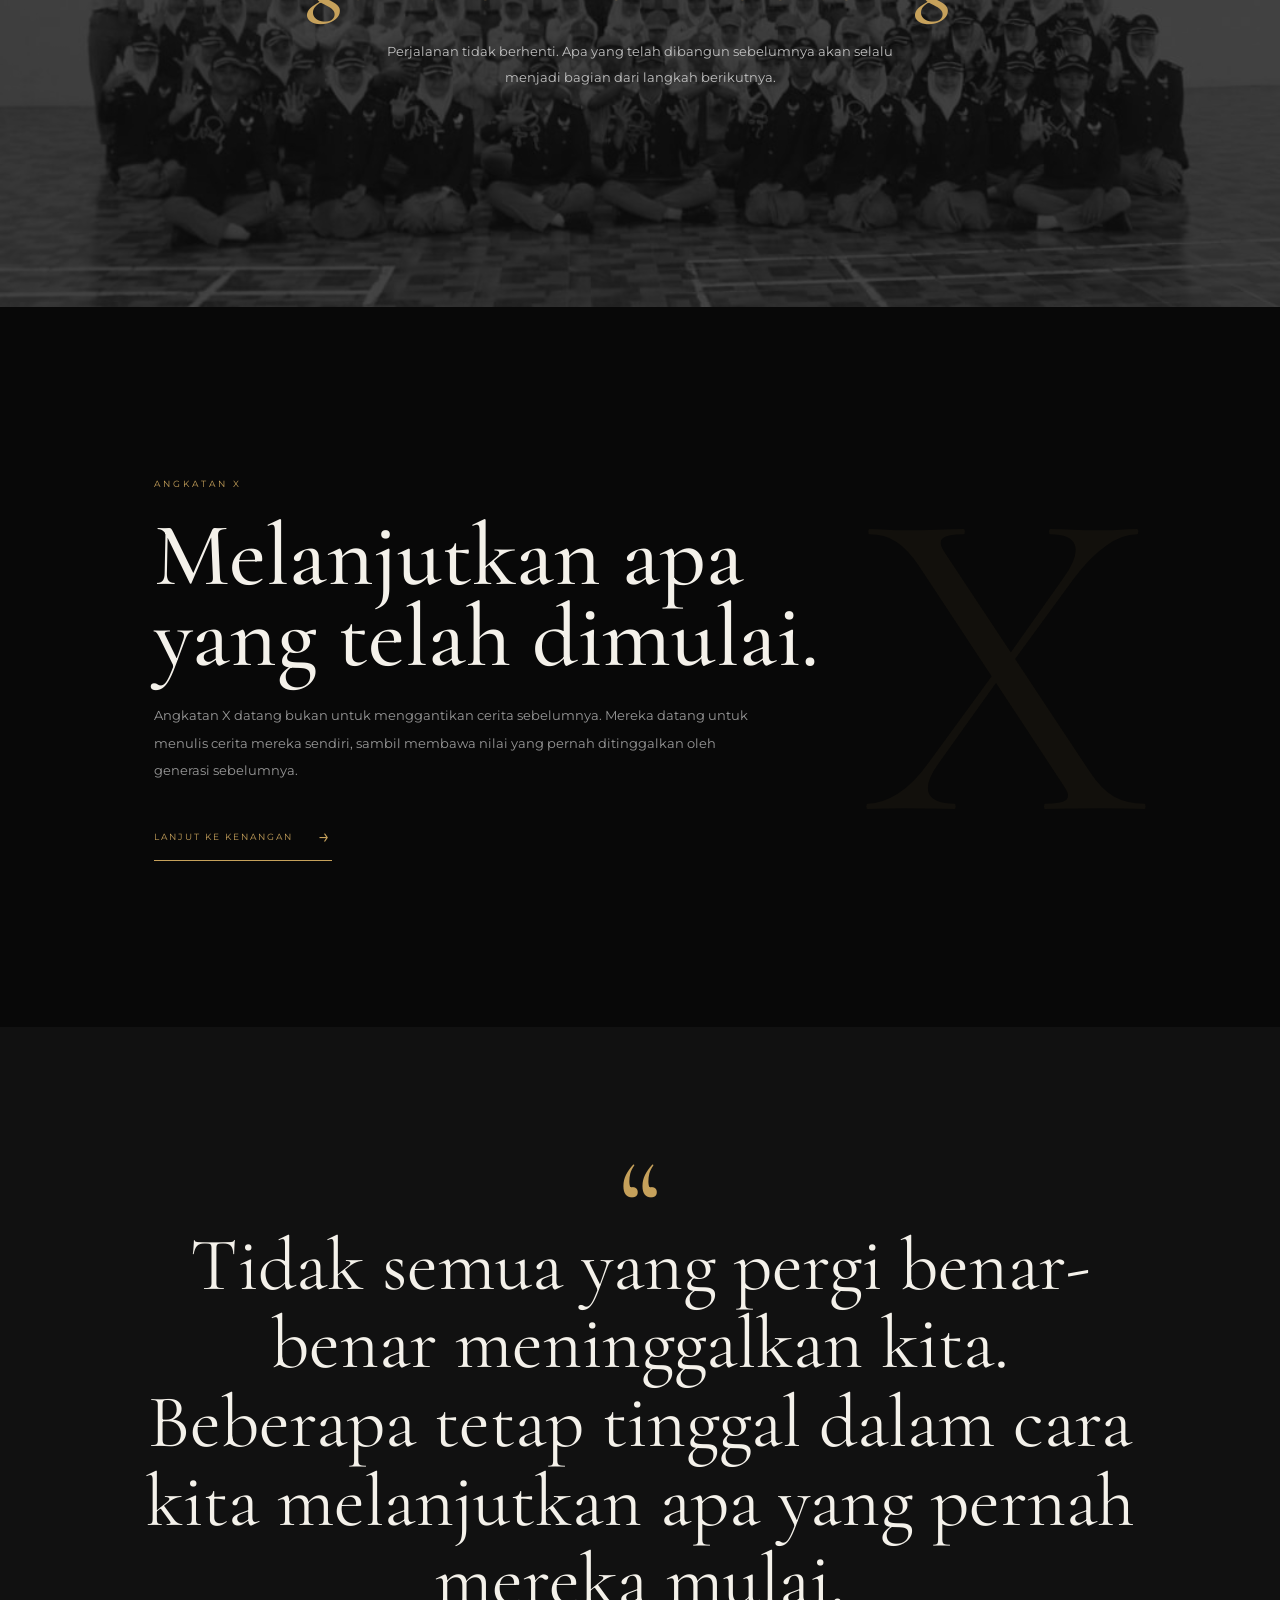
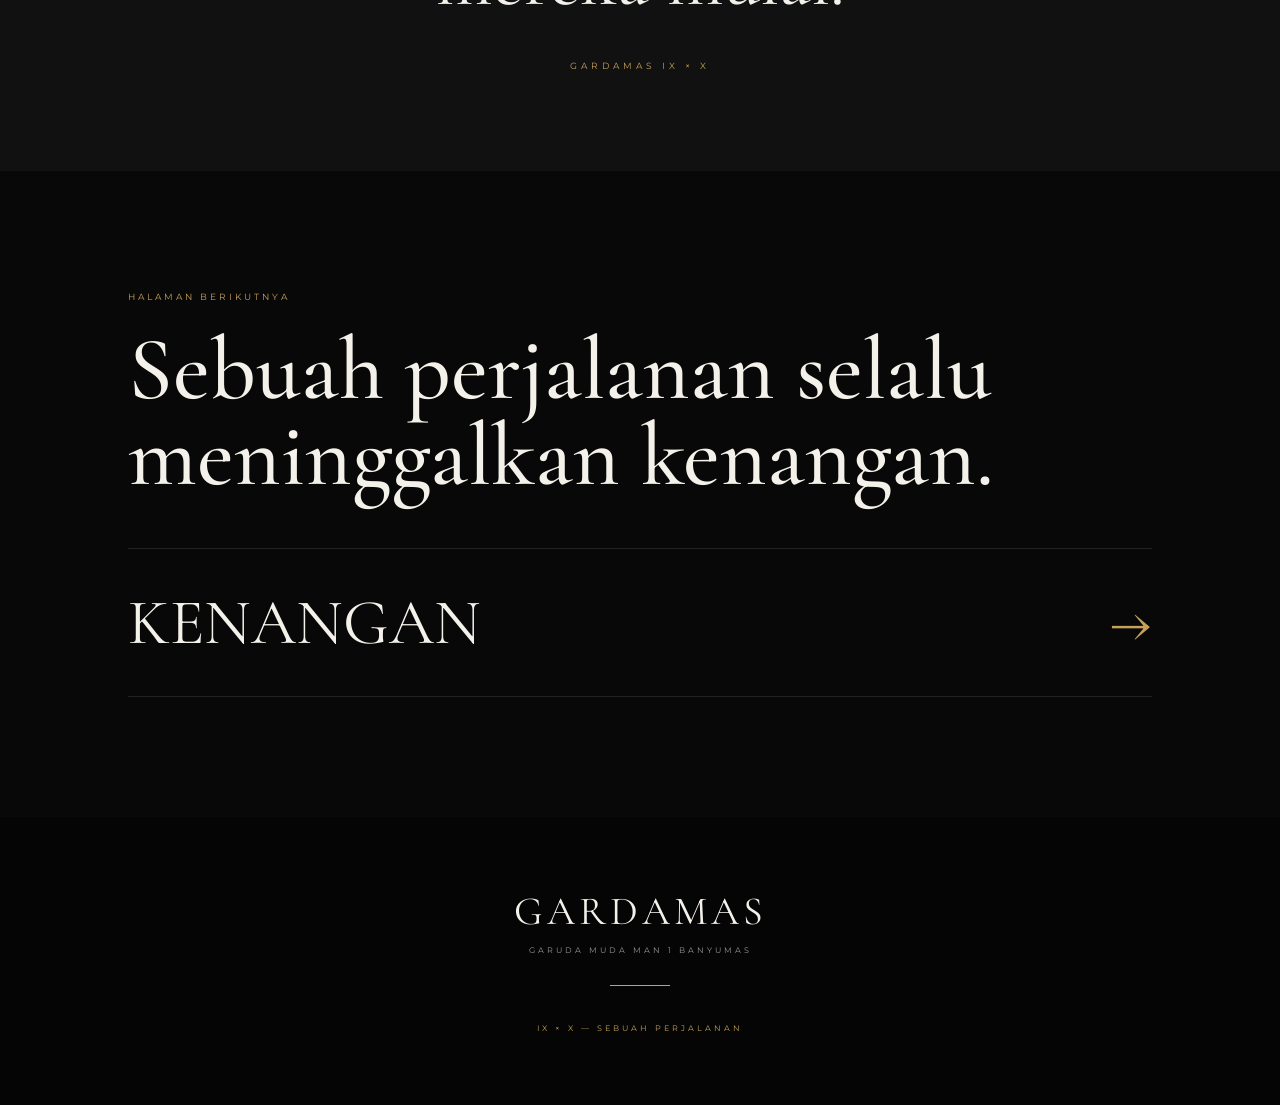
==== commit 18ffddfa: "Update perjalanan.html" ====
--- a/perjalanan.html
+++ b/perjalanan.html
@@ -592,7 +592,7 @@
 
         <div class="transition-image">
 
-            <img src="X.jpg"
+            <img src="x.jpg"
                 alt="Generasi GARDAMAS">
 
         </div>
@@ -834,4 +834,4 @@
 
 </body>
 
-</html>+</html>
